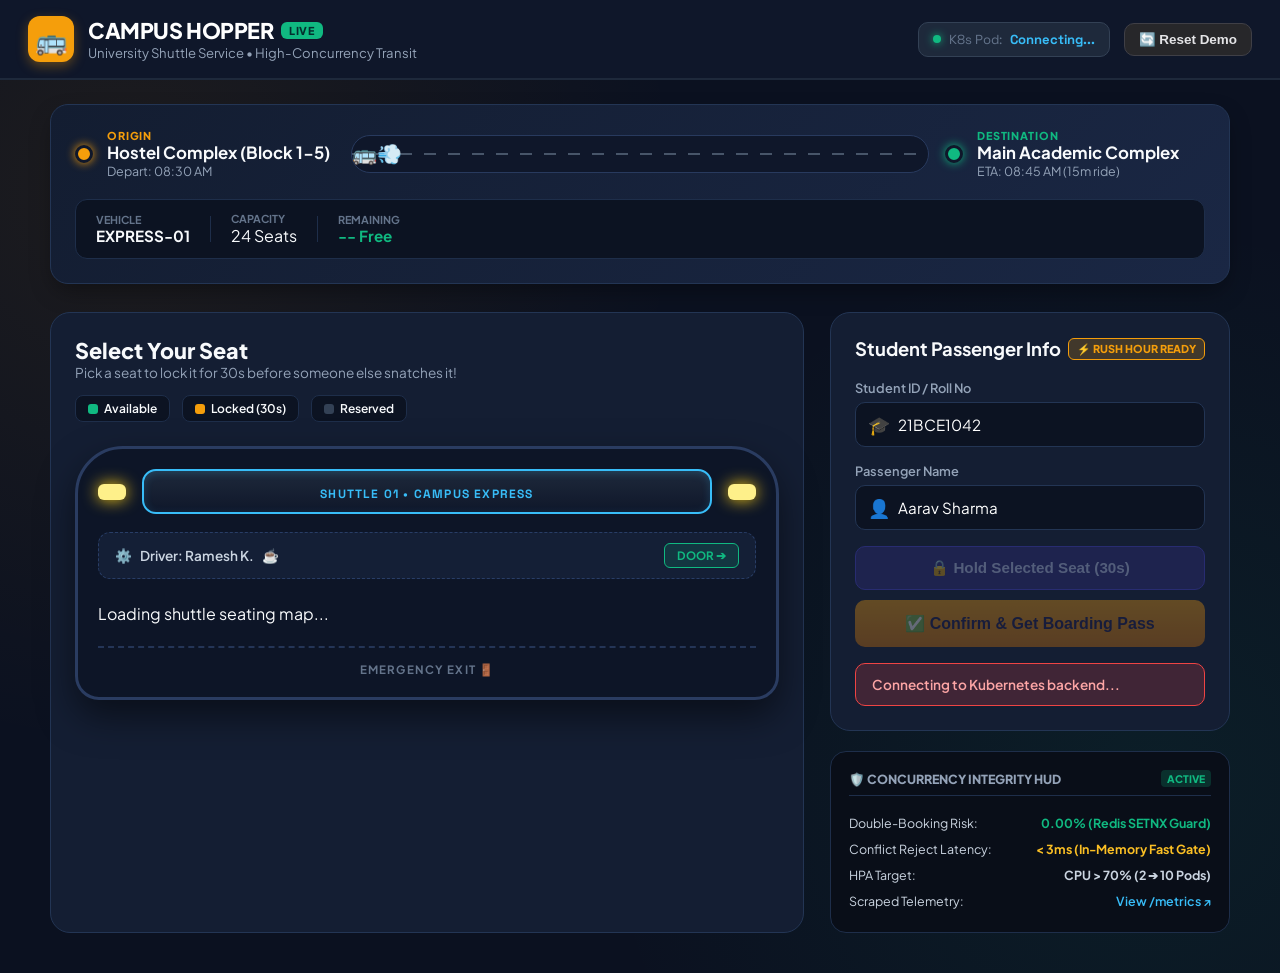
==== frontend/index.html @ 7cb8f5cf "initial" ====
<!DOCTYPE html>
<html lang="en">
<head>
  <meta charset="UTF-8">
  <meta name="viewport" content="width=device-width, initial-scale=1.0">
  <title>Campus Hopper 🚌 | Smart Shuttle Booking System</title>
  <link rel="preconnect" href="https://fonts.googleapis.com">
  <link rel="preconnect" href="https://fonts.gstatic.com" crossorigin>
  <link href="https://fonts.googleapis.com/css2?family=Plus+Jakarta+Sans:wght@400;500;600;700;800&family=Space+Grotesk:wght@500;700&display=swap" rel="stylesheet">
  <link rel="stylesheet" href="style.css">
</head>
<body>
  <!-- Top College Navigation Banner -->
  <header class="navbar">
    <div class="nav-brand">
      <div class="bus-badge-icon">
        <span class="icon-emoji">🚌</span>
      </div>
      <div>
        <div class="brand-title">CAMPUS HOPPER <span class="badge-live">LIVE</span></div>
        <div class="brand-sub">University Shuttle Service • High-Concurrency Transit</div>
      </div>
    </div>

    <div class="nav-right">
      <!-- Live Pod Tracker -->
      <div class="pod-chip" title="Kubernetes backend pod currently serving this session">
        <span class="ping-circle"></span>
        <span class="pod-chip-label">K8s Pod:</span>
        <strong id="current-pod-name" class="pod-chip-val">Connecting...</strong>
      </div>

      <!-- Quick Reset Button for Professor Demo -->
      <button id="btn-reset-demo" class="btn-reset" title="Reset all seats and locks to clean state">
        🔄 Reset Demo
      </button>
    </div>
  </header>

  <div class="content-wrapper">
    <!-- Active Route Banner with Fun Animated Path -->
    <section class="route-hero">
      <div class="route-tracker">
        <div class="stop-point start">
          <div class="stop-dot"></div>
          <div class="stop-info">
            <span class="stop-tag">ORIGIN</span>
            <strong id="route-origin">Hostel Complex (Block 1-5)</strong>
            <span class="stop-time">Depart: 08:30 AM</span>
          </div>
        </div>

        <div class="road-path">
          <div class="road-dashes"></div>
          <div class="mini-bus-runner">🚌💨</div>
        </div>

        <div class="stop-point end">
          <div class="stop-dot finish"></div>
          <div class="stop-info">
            <span class="stop-tag">DESTINATION</span>
            <strong id="route-destination">Main Academic Complex</strong>
            <span class="stop-time">ETA: 08:45 AM (15m ride)</span>
          </div>
        </div>
      </div>

      <div class="route-stats-pill">
        <div class="stat-cell">
          <span class="label">VEHICLE</span>
          <strong id="active-vehicle-no">EXPRESS-01</strong>
        </div>
        <div class="stat-divider"></div>
        <div class="stat-cell">
          <span class="label">CAPACITY</span>
          <span>24 Seats</span>
        </div>
        <div class="stat-divider"></div>
        <div class="stat-cell">
          <span class="label">REMAINING</span>
          <strong id="active-available" class="seats-left-pill">-- Free</strong>
        </div>
      </div>
    </section>

    <!-- Main Grid: Left Bus Layout, Right Student Pass -->
    <main class="main-layout">
      <!-- Interactive Shuttle Bus Interior -->
      <section class="bus-stage-card">
        <div class="card-head">
          <div>
            <h2>Select Your Seat</h2>
            <p>Pick a seat to lock it for 30s before someone else snatches it!</p>
          </div>
          <!-- Legend -->
          <div class="legend-bar">
            <span class="leg-pill free"><span class="dot"></span> Available</span>
            <span class="leg-pill held"><span class="dot"></span> Locked (30s)</span>
            <span class="leg-pill booked"><span class="dot"></span> Reserved</span>
          </div>
        </div>

        <!-- Physical Bus Schematic -->
        <div class="bus-wrapper">
          <!-- Bus Windshield & Front Bumper -->
          <div class="bus-hood">
            <div class="headlight left"></div>
            <div class="windshield-glass">
              <span class="windshield-wiper left"></span>
              <span class="windshield-wiper right"></span>
              <span class="bus-number-sign">SHUTTLE 01 • CAMPUS EXPRESS</span>
            </div>
            <div class="headlight right"></div>
          </div>

          <!-- Driver Cabin -->
          <div class="driver-bar">
            <div class="driver-station">
              <span class="steering">⚙️</span>
              <span class="driver-name">Driver: Ramesh K.</span>
              <span class="coffee-cup">☕</span>
            </div>
            <div class="bus-door">
              <span>DOOR ➔</span>
            </div>
          </div>

          <!-- Seats Grid -->
          <div class="seats-floor" id="seat-grid-container">
            <div class="seat-loading">Loading shuttle seating map...</div>
          </div>

          <!-- Rear Axle -->
          <div class="bus-rear-bumper">
            <span>EMERGENCY EXIT 🚪</span>
          </div>
        </div>
      </section>

      <!-- Right Column: Student Form & Digital Pass -->
      <aside class="sidebar">
        <!-- Booking Action Card -->
        <div class="action-card">
          <div class="action-card-header">
            <h3>Student Passenger Info</h3>
            <span class="rush-badge">⚡ RUSH HOUR READY</span>
          </div>

          <form id="booking-form">
            <div class="input-block">
              <label for="student-id">Student ID / Roll No</label>
              <div class="input-with-icon">
                <span class="input-icon">🎓</span>
                <input type="text" id="student-id" placeholder="e.g. 21BCE1042" required value="21BCE1042">
              </div>
            </div>

            <div class="input-block">
              <label for="student-name">Passenger Name</label>
              <div class="input-with-icon">
                <span class="input-icon">👤</span>
                <input type="text" id="student-name" placeholder="Your Full Name" required value="Aarav Sharma">
              </div>
            </div>

            <!-- 30-Second Lock Countdown Widget -->
            <div class="timer-widget" id="lock-status-box" style="display: none;">
              <div class="timer-top">
                <span class="timer-icon">⏳</span>
                <span>Seat <strong id="locked-seat-display">--</strong> is HELD for you!</span>
              </div>
              <div class="timer-countdown-row">
                <span class="timer-digits"><span id="lock-timer">30</span>s</span>
                <span class="timer-note">Complete booking before timer expires</span>
              </div>
              <div class="timer-track">
                <div class="timer-fill" id="timer-bar"></div>
              </div>
            </div>

            <!-- Action Buttons -->
            <div class="btn-group">
              <button type="button" id="btn-lock-seat" class="btn-hold" disabled>
                🔒 Hold Selected Seat (30s)
              </button>
              <button type="submit" id="btn-confirm-book" class="btn-book" disabled>
                ✅ Confirm & Get Boarding Pass
              </button>
            </div>
          </form>

          <!-- Notification Toast -->
          <div id="toast-message" class="toast-card" style="display: none;"></div>
        </div>

        <!-- Realistic Boarding Pass Ticket Card -->
        <div class="ticket-wrapper" id="ticket-card" style="display: none;">
          <div class="ticket-header-strip">
            <span>CAMPUS EXPRESS BOARDING PASS</span>
            <span class="confirmed-tag">CONFIRMED</span>
          </div>
          <div class="ticket-main">
            <div class="ticket-col">
              <span class="t-sub">PASSENGER</span>
              <strong id="tkt-student-name" class="t-main">--</strong>
              <span id="tkt-student-id" class="t-id">--</span>
            </div>
            <div class="ticket-col seat-badge-col">
              <span class="t-sub">SEAT</span>
              <strong id="tkt-seat-no" class="seat-huge">--</strong>
            </div>
          </div>
          <div class="ticket-divider">
            <span class="notch-left"></span>
            <span class="dashed-line"></span>
            <span class="notch-right"></span>
          </div>
          <div class="ticket-footer">
            <div>
              <span class="t-sub">BOOKING REF</span>
              <span id="tkt-ref-code" class="ref-mono">TKT-XXXXXX</span>
            </div>
            <div class="barcode-fake">|||| | | ||| |||| | ||| |||</div>
          </div>
        </div>

        <!-- Live DevOps HUD (Viva & Evaluation Demo) -->
        <div class="devops-hud">
          <div class="hud-title">
            <span>🛡️ CONCURRENCY INTEGRITY HUD</span>
            <span class="hud-badge">ACTIVE</span>
          </div>
          <div class="hud-item">
            <span>Double-Booking Risk:</span>
            <strong class="hud-green">0.00% (Redis SETNX Guard)</strong>
          </div>
          <div class="hud-item">
            <span>Conflict Reject Latency:</span>
            <strong class="hud-accent">&lt; 3ms (In-Memory Fast Gate)</strong>
          </div>
          <div class="hud-item">
            <span>HPA Target:</span>
            <strong>CPU &gt; 70% (2 ➔ 10 Pods)</strong>
          </div>
          <div class="hud-item">
            <span>Scraped Telemetry:</span>
            <a href="http://localhost:8000/metrics" target="_blank" class="hud-link">View /metrics ↗</a>
          </div>
        </div>
      </aside>
    </main>
  </div>

  <script src="app.js"></script>
</body>
</html>
---- frontend/style.css ----
:root {
  --bg-page: #0b1120;
  --bg-card: #141e33;
  --bg-card-border: #233554;
  --bus-yellow: #f59e0b;
  --bus-yellow-light: #fbbf24;
  --transit-green: #10b981;
  --transit-green-bg: #064e3b;
  --alert-red: #ef4444;
  --electric-blue: #3b82f6;
  --text-main: #f8fafc;
  --text-muted: #94a3b8;
  --text-dim: #64748b;
  --font-main: 'Plus Jakarta Sans', -apple-system, sans-serif;
  --font-mono: 'Space Grotesk', monospace;
}

* {
  box-sizing: border-box;
  margin: 0;
  padding: 0;
}

body {
  font-family: var(--font-main);
  background-color: var(--bg-page);
  color: var(--text-main);
  min-height: 100vh;
  padding-bottom: 40px;
  background-image: 
    radial-gradient(circle at 10% 20%, rgba(245, 158, 11, 0.08) 0%, transparent 40%),
    radial-gradient(circle at 90% 80%, rgba(16, 185, 129, 0.08) 0%, transparent 40%);
}

.content-wrapper {
  max-width: 1220px;
  margin: 0 auto;
  padding: 0 20px;
}

/* Navbar */
.navbar {
  display: flex;
  justify-content: space-between;
  align-items: center;
  padding: 16px 28px;
  background: #0f172a;
  border-bottom: 2px solid #1e293b;
  margin-bottom: 24px;
}

.nav-brand {
  display: flex;
  align-items: center;
  gap: 14px;
}

.bus-badge-icon {
  width: 46px;
  height: 46px;
  background: var(--bus-yellow);
  border-radius: 12px;
  display: flex;
  align-items: center;
  justify-content: center;
  font-size: 26px;
  box-shadow: 0 4px 12px rgba(245, 158, 11, 0.35);
}

.brand-title {
  font-size: 1.35rem;
  font-weight: 800;
  letter-spacing: -0.02em;
  color: #fff;
  display: flex;
  align-items: center;
  gap: 8px;
}

.badge-live {
  background: var(--transit-green);
  color: #042f2e;
  font-size: 0.68rem;
  font-weight: 800;
  padding: 2px 8px;
  border-radius: 6px;
  letter-spacing: 0.05em;
  animation: pulse-dot 1.5s infinite;
}

.brand-sub {
  font-size: 0.82rem;
  color: var(--text-muted);
}

.nav-right {
  display: flex;
  align-items: center;
  gap: 14px;
}

.pod-chip {
  display: flex;
  align-items: center;
  gap: 8px;
  background: #1e293b;
  padding: 8px 14px;
  border-radius: 10px;
  border: 1px solid #334155;
  font-size: 0.82rem;
  font-family: var(--font-mono);
}

.ping-circle {
  width: 8px;
  height: 8px;
  background: var(--transit-green);
  border-radius: 50%;
  box-shadow: 0 0 8px var(--transit-green);
}

.pod-chip-label {
  color: var(--text-dim);
}

.pod-chip-val {
  color: #38bdf8;
}

.btn-reset {
  background: #27272a;
  color: #e4e4e7;
  border: 1px solid #3f3f46;
  padding: 8px 14px;
  border-radius: 10px;
  font-size: 0.84rem;
  font-weight: 600;
  cursor: pointer;
  transition: all 0.2s;
}

.btn-reset:hover {
  background: #3f3f46;
  color: #fff;
}

/* Route Hero Banner */
.route-hero {
  background: linear-gradient(135deg, #131d31 0%, #1a2744 100%);
  border: 1px solid #233554;
  border-radius: 18px;
  padding: 24px;
  margin-bottom: 28px;
  box-shadow: 0 10px 25px -5px rgba(0, 0, 0, 0.4);
}

.route-tracker {
  display: grid;
  grid-template-columns: 260px 1fr 260px;
  align-items: center;
  gap: 16px;
  margin-bottom: 20px;
}

@media (max-width: 900px) {
  .route-tracker {
    grid-template-columns: 1fr;
    gap: 20px;
  }
  .road-path {
    display: none;
  }
}

.stop-point {
  display: flex;
  align-items: center;
  gap: 14px;
}

.stop-dot {
  width: 18px;
  height: 18px;
  background: var(--bus-yellow);
  border-radius: 50%;
  border: 3px solid #0f172a;
  box-shadow: 0 0 10px var(--bus-yellow);
}

.stop-dot.finish {
  background: var(--transit-green);
  box-shadow: 0 0 10px var(--transit-green);
}

.stop-info {
  display: flex;
  flex-direction: column;
}

.stop-tag {
  font-size: 0.68rem;
  font-weight: 800;
  color: var(--bus-yellow);
  letter-spacing: 0.08em;
}

.stop-point.end .stop-tag {
  color: var(--transit-green);
}

.stop-info strong {
  font-size: 1.05rem;
  font-weight: 700;
}

.stop-time {
  font-size: 0.78rem;
  color: var(--text-muted);
}

/* Animated Road Path */
.road-path {
  position: relative;
  height: 38px;
  background: #0f172a;
  border-radius: 9999px;
  border: 1px solid #283a5e;
  overflow: hidden;
  display: flex;
  align-items: center;
}

.road-dashes {
  width: 100%;
  height: 2px;
  background: repeating-linear-gradient(90deg, #475569 0px, #475569 12px, transparent 12px, transparent 24px);
}

.mini-bus-runner {
  position: absolute;
  font-size: 20px;
  top: 4px;
  animation: driveBus 8s linear infinite;
}

@keyframes driveBus {
  0% { left: 5%; transform: scaleX(1); }
  48% { left: 88%; transform: scaleX(1); }
  50% { left: 88%; transform: scaleX(-1); }
  98% { left: 5%; transform: scaleX(-1); }
  100% { left: 5%; transform: scaleX(1); }
}

/* Route Stats Pill */
.route-stats-pill {
  display: flex;
  align-items: center;
  background: #0c1322;
  border: 1px solid #1e2e4a;
  border-radius: 12px;
  padding: 12px 20px;
  gap: 20px;
}

.stat-cell {
  display: flex;
  flex-direction: column;
}

.stat-cell .label {
  font-size: 0.68rem;
  color: var(--text-dim);
  font-weight: 700;
}

.stat-cell strong {
  font-size: 0.95rem;
}

.stat-divider {
  width: 1px;
  height: 26px;
  background: #1e2e4a;
}

.seats-left-pill {
  color: var(--transit-green);
  font-size: 1.05rem;
}

/* Main Layout Grid */
.main-layout {
  display: grid;
  grid-template-columns: 1fr 400px;
  gap: 26px;
}

@media (max-width: 980px) {
  .main-layout {
    grid-template-columns: 1fr;
  }
}

/* Bus Stage Card */
.bus-stage-card {
  background: var(--bg-card);
  border: 1px solid var(--bg-card-border);
  border-radius: 20px;
  padding: 24px;
}

.card-head {
  display: flex;
  justify-content: space-between;
  align-items: flex-start;
  margin-bottom: 24px;
  flex-wrap: wrap;
  gap: 14px;
}

.card-head h2 {
  font-size: 1.35rem;
  font-weight: 800;
}

.card-head p {
  font-size: 0.85rem;
  color: var(--text-muted);
}

.legend-bar {
  display: flex;
  gap: 12px;
}

.leg-pill {
  display: flex;
  align-items: center;
  gap: 6px;
  background: #0c1322;
  border: 1px solid #1e2e4a;
  padding: 5px 12px;
  border-radius: 8px;
  font-size: 0.75rem;
  font-weight: 600;
}

.leg-pill .dot {
  width: 10px;
  height: 10px;
  border-radius: 3px;
}
.leg-pill.free .dot { background: var(--transit-green); }
.leg-pill.held .dot { background: var(--bus-yellow); }
.leg-pill.booked .dot { background: #334155; }

/* The Physical Bus Container */
.bus-wrapper {
  background: #0d1527;
  border: 3px solid #2a3c61;
  border-radius: 48px 48px 24px 24px;
  padding: 20px;
  position: relative;
  box-shadow: 0 16px 36px rgba(0, 0, 0, 0.5);
}

/* Front Hood & Headlights */
.bus-hood {
  display: flex;
  align-items: center;
  justify-content: space-between;
  margin-bottom: 18px;
}

.headlight {
  width: 28px;
  height: 16px;
  background: #fef08a;
  border-radius: 6px;
  box-shadow: 0 0 16px #facc15;
}

.windshield-glass {
  flex: 1;
  margin: 0 16px;
  background: linear-gradient(180deg, #1e293b 0%, #0f172a 100%);
  border: 2px solid #38bdf8;
  border-radius: 14px;
  padding: 10px 14px;
  text-align: center;
  position: relative;
  box-shadow: inset 0 2px 8px rgba(56, 189, 248, 0.2);
}

.bus-number-sign {
  font-size: 0.75rem;
  font-family: var(--font-mono);
  font-weight: 700;
  color: #38bdf8;
  letter-spacing: 0.1em;
}

/* Driver Area */
.driver-bar {
  display: flex;
  justify-content: space-between;
  align-items: center;
  background: #141f36;
  border: 1px dashed #283d66;
  border-radius: 12px;
  padding: 10px 16px;
  margin-bottom: 24px;
}

.driver-station {
  display: flex;
  align-items: center;
  gap: 8px;
  font-size: 0.85rem;
  color: #cbd5e1;
  font-weight: 600;
}

.bus-door {
  background: rgba(16, 185, 129, 0.15);
  color: var(--transit-green);
  border: 1px solid var(--transit-green);
  padding: 4px 12px;
  border-radius: 6px;
  font-size: 0.72rem;
  font-weight: 700;
}

/* Seats Floor & Grid */
.seats-floor {
  display: flex;
  flex-direction: column;
  gap: 14px;
}

.seat-row {
  display: grid;
  grid-template-columns: 1fr 1fr 50px 1fr 1fr;
  gap: 10px;
  align-items: center;
}

.aisle-space {
  text-align: center;
  font-size: 0.72rem;
  color: #475569;
  font-family: var(--font-mono);
}

/* 3D Seat Styling */
.seat-button {
  background: linear-gradient(180deg, #065f46 0%, #047857 100%);
  border: 2px solid var(--transit-green);
  color: #ecfdf5;
  border-radius: 10px;
  padding: 12px 6px;
  cursor: pointer;
  display: flex;
  flex-direction: column;
  align-items: center;
  justify-content: center;
  gap: 2px;
  font-weight: 700;
  box-shadow: 0 4px 0 #064e3b;
  transition: all 0.15s cubic-bezier(0.4, 0, 0.2, 1);
  user-select: none;
}

.seat-button:hover:not(.booked):not(.locked) {
  transform: translateY(-2px);
  box-shadow: 0 6px 0 #064e3b, 0 8px 16px rgba(16, 185, 129, 0.35);
  background: #059669;
}

.seat-button:active:not(.booked):not(.locked) {
  transform: translateY(2px);
  box-shadow: 0 2px 0 #064e3b;
}

.seat-button.selected {
  background: linear-gradient(180deg, #d97706 0%, var(--bus-yellow) 100%);
  border-color: #fef08a;
  color: #1e1b4b;
  box-shadow: 0 4px 0 #b45309, 0 0 18px rgba(245, 158, 11, 0.6);
  transform: translateY(-3px) scale(1.05);
  animation: seatBounce 0.4s ease;
}

.seat-button.locked {
  background: repeating-linear-gradient(45deg, #78350f, #78350f 10px, #451a03 10px, #451a03 20px);
  border-color: var(--bus-yellow);
  color: #fef08a;
  box-shadow: none;
  cursor: not-allowed;
  animation: pulse-locked 1.5s infinite;
}

.seat-button.booked {
  background: #1e293b;
  border-color: #334155;
  color: #64748b;
  box-shadow: none;
  cursor: not-allowed;
  opacity: 0.6;
}

.seat-btn-no {
  font-size: 0.95rem;
  font-family: var(--font-mono);
}

.seat-btn-tag {
  font-size: 0.62rem;
  font-weight: 700;
  text-transform: uppercase;
}

.bus-rear-bumper {
  text-align: center;
  margin-top: 22px;
  padding-top: 14px;
  border-top: 2px dashed #243557;
  font-size: 0.72rem;
  color: #64748b;
  font-weight: 700;
  letter-spacing: 0.1em;
}

/* Sidebar & Action Card */
.sidebar {
  display: flex;
  flex-direction: column;
  gap: 20px;
}

.action-card {
  background: var(--bg-card);
  border: 1px solid var(--bg-card-border);
  border-radius: 20px;
  padding: 24px;
}

.action-card-header {
  display: flex;
  justify-content: space-between;
  align-items: center;
  margin-bottom: 20px;
}

.action-card-header h3 {
  font-size: 1.15rem;
  font-weight: 700;
}

.rush-badge {
  background: rgba(245, 158, 11, 0.2);
  color: var(--bus-yellow);
  border: 1px solid var(--bus-yellow);
  padding: 3px 8px;
  border-radius: 6px;
  font-size: 0.68rem;
  font-weight: 800;
}

.input-block {
  margin-bottom: 16px;
}

.input-block label {
  display: block;
  font-size: 0.8rem;
  font-weight: 600;
  color: var(--text-muted);
  margin-bottom: 6px;
}

.input-with-icon {
  display: flex;
  align-items: center;
  background: #0c1322;
  border: 1.5px solid #233554;
  border-radius: 10px;
  padding: 4px 12px;
  transition: border-color 0.2s;
}

.input-with-icon:focus-within {
  border-color: var(--bus-yellow);
}

.input-icon {
  font-size: 18px;
  margin-right: 8px;
}

.input-with-icon input {
  width: 100%;
  background: transparent;
  border: none;
  outline: none;
  color: #fff;
  font-size: 0.95rem;
  font-family: var(--font-main);
  padding: 8px 0;
}

/* 30-Second Lock Timer Widget */
.timer-widget {
  background: #271a06;
  border: 1.5px solid var(--bus-yellow);
  border-radius: 12px;
  padding: 14px;
  margin-bottom: 18px;
  animation: slideDown 0.3s ease;
}

.timer-top {
  display: flex;
  align-items: center;
  gap: 8px;
  font-size: 0.88rem;
  color: #fef08a;
  margin-bottom: 6px;
}

.timer-countdown-row {
  display: flex;
  justify-content: space-between;
  align-items: baseline;
  margin-bottom: 8px;
}

.timer-digits {
  font-size: 1.6rem;
  font-weight: 800;
  color: var(--bus-yellow-light);
  font-family: var(--font-mono);
}

.timer-note {
  font-size: 0.72rem;
  color: #fde68a;
}

.timer-track {
  width: 100%;
  height: 8px;
  background: #451a03;
  border-radius: 9999px;
  overflow: hidden;
}

.timer-fill {
  width: 100%;
  height: 100%;
  background: var(--bus-yellow);
  transition: width 1s linear;
}

/* Buttons */
.btn-group {
  display: flex;
  flex-direction: column;
  gap: 10px;
}

.btn-hold {
  width: 100%;
  background: #312e81;
  color: #c7d2fe;
  border: 1px solid #4f46e5;
  padding: 12px;
  border-radius: 10px;
  font-weight: 700;
  font-size: 0.95rem;
  cursor: pointer;
  transition: all 0.2s;
}

.btn-hold:hover:not(:disabled) {
  background: #3730a3;
  color: #fff;
}

.btn-book {
  width: 100%;
  background: linear-gradient(180deg, #f59e0b 0%, #d97706 100%);
  color: #1e1b4b;
  border: none;
  padding: 14px;
  border-radius: 10px;
  font-weight: 800;
  font-size: 1rem;
  cursor: pointer;
  box-shadow: 0 4px 14px rgba(245, 158, 11, 0.4);
  transition: all 0.2s;
}

.btn-book:hover:not(:disabled) {
  transform: translateY(-2px);
  box-shadow: 0 6px 20px rgba(245, 158, 11, 0.5);
}

button:disabled {
  opacity: 0.35;
  cursor: not-allowed;
  transform: none !important;
  box-shadow: none !important;
}

/* Toast Card */
.toast-card {
  margin-top: 16px;
  padding: 12px 16px;
  border-radius: 10px;
  font-size: 0.85rem;
  font-weight: 600;
  animation: popIn 0.25s ease;
}
.toast-success {
  background: rgba(16, 185, 129, 0.2);
  border: 1px solid var(--transit-green);
  color: #a7f3d0;
}
.toast-error {
  background: rgba(239, 68, 68, 0.2);
  border: 1px solid var(--alert-red);
  color: #fca5a5;
}

/* Boarding Pass Ticket Wrapper */
.ticket-wrapper {
  background: #fff;
  color: #0f172a;
  border-radius: 16px;
  overflow: hidden;
  box-shadow: 0 10px 30px rgba(0, 0, 0, 0.5);
  animation: popIn 0.4s ease;
}

.ticket-header-strip {
  background: var(--bus-yellow);
  color: #0f172a;
  padding: 10px 18px;
  display: flex;
  justify-content: space-between;
  align-items: center;
  font-weight: 800;
  font-size: 0.75rem;
  letter-spacing: 0.05em;
}

.confirmed-tag {
  background: #0f172a;
  color: #fff;
  padding: 2px 6px;
  border-radius: 4px;
}

.ticket-main {
  padding: 18px;
  display: flex;
  justify-content: space-between;
  align-items: center;
}

.t-sub {
  display: block;
  font-size: 0.65rem;
  font-weight: 800;
  color: #64748b;
  letter-spacing: 0.05em;
}

.t-main {
  font-size: 1.1rem;
  font-weight: 800;
}

.t-id {
  display: block;
  font-size: 0.8rem;
  color: #64748b;
  font-family: var(--font-mono);
}

.seat-huge {
  font-size: 2.2rem;
  font-weight: 900;
  color: #0f172a;
  font-family: var(--font-mono);
}

.ticket-divider {
  position: relative;
  display: flex;
  align-items: center;
  height: 20px;
}

.notch-left, .notch-right {
  width: 20px;
  height: 20px;
  background: var(--bg-card);
  border-radius: 50%;
  position: absolute;
}
.notch-left { left: -10px; }
.notch-right { right: -10px; }

.dashed-line {
  width: 100%;
  border-top: 2px dashed #cbd5e1;
}

.ticket-footer {
  padding: 14px 18px;
  background: #f8fafc;
  display: flex;
  justify-content: space-between;
  align-items: center;
}

.ref-mono {
  font-family: var(--font-mono);
  font-weight: 700;
  color: #2563eb;
  font-size: 0.9rem;
}

.barcode-fake {
  font-family: var(--font-mono);
  font-size: 14px;
  letter-spacing: 2px;
  color: #0f172a;
}

/* DevOps HUD Card */
.devops-hud {
  background: #090e18;
  border: 1px solid #1e2e4a;
  border-radius: 16px;
  padding: 18px;
}

.hud-title {
  display: flex;
  justify-content: space-between;
  align-items: center;
  font-size: 0.78rem;
  font-weight: 800;
  color: #94a3b8;
  margin-bottom: 14px;
  padding-bottom: 8px;
  border-bottom: 1px solid #1e2e4a;
}

.hud-badge {
  background: rgba(16, 185, 129, 0.2);
  color: var(--transit-green);
  padding: 2px 6px;
  border-radius: 4px;
  font-size: 0.65rem;
}

.hud-item {
  display: flex;
  justify-content: space-between;
  font-size: 0.78rem;
  padding: 5px 0;
  color: #cbd5e1;
}

.hud-green { color: var(--transit-green); }
.hud-accent { color: var(--bus-yellow-light); }
.hud-link { color: #38bdf8; text-decoration: none; font-weight: 600; }
.hud-link:hover { text-decoration: underline; }

@keyframes pulse-dot {
  0%, 100% { opacity: 1; transform: scale(1); }
  50% { opacity: 0.6; transform: scale(0.95); }
}

@keyframes pulse-locked {
  0%, 100% { border-color: var(--bus-yellow); }
  50% { border-color: #fbbf24; box-shadow: 0 0 12px rgba(245, 158, 11, 0.4); }
}

@keyframes seatBounce {
  0% { transform: scale(0.85); }
  50% { transform: scale(1.12); }
  100% { transform: scale(1.05); }
}

@keyframes popIn {
  from { opacity: 0; transform: scale(0.95); }
  to { opacity: 1; transform: scale(1); }
}

@keyframes slideDown {
  from { opacity: 0; transform: translateY(-8px); }
  to { opacity: 1; transform: translateY(0); }
}
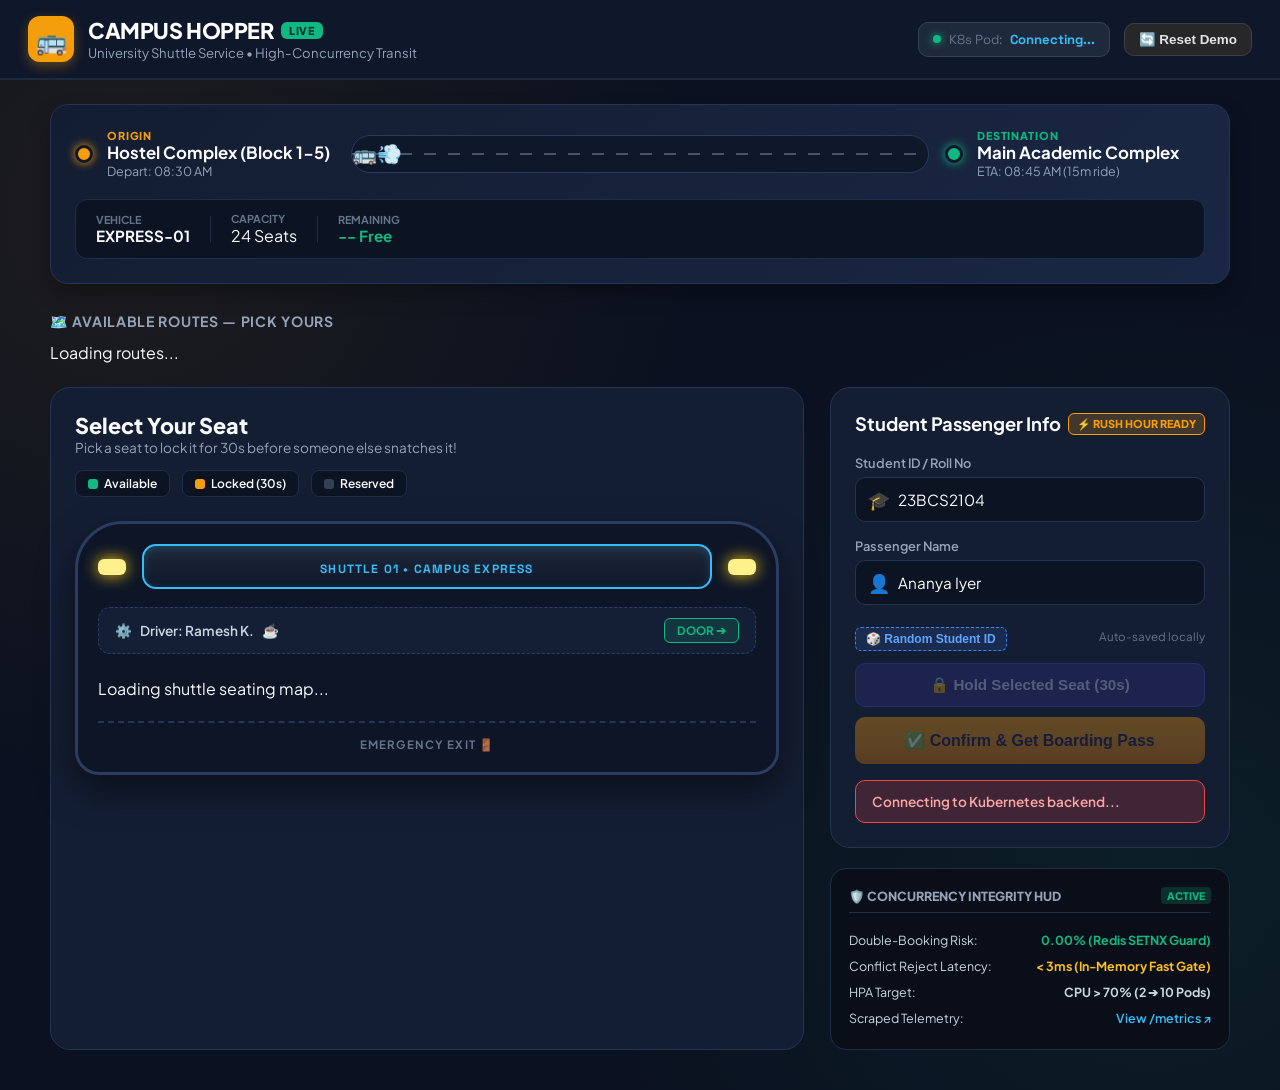
==== commit 74594e2a: "feat: add dynamic route switcher, student profile generator & expanded campus routes" ====
--- a/frontend/index.html
+++ b/frontend/index.html
@@ -46,7 +46,7 @@
           <div class="stop-info">
             <span class="stop-tag">ORIGIN</span>
             <strong id="route-origin">Hostel Complex (Block 1-5)</strong>
-            <span class="stop-time">Depart: 08:30 AM</span>
+            <span class="stop-time" id="route-depart-time">Depart: 08:30 AM</span>
           </div>
         </div>
 
@@ -80,6 +80,14 @@
           <span class="label">REMAINING</span>
           <strong id="active-available" class="seats-left-pill">-- Free</strong>
         </div>
+      </div>
+    </section>
+
+    <!-- Route Selector Bar -->
+    <section class="route-selector-bar">
+      <div class="route-selector-label">🗺️ Available Routes — Pick yours</div>
+      <div class="route-cards-scroll" id="route-cards-container">
+        <div class="route-card-loading">Loading routes...</div>
       </div>
     </section>
 
@@ -151,7 +159,7 @@
               <label for="student-id">Student ID / Roll No</label>
               <div class="input-with-icon">
                 <span class="input-icon">🎓</span>
-                <input type="text" id="student-id" placeholder="e.g. 21BCE1042" required value="21BCE1042">
+                <input type="text" id="student-id" placeholder="e.g. 21BCE1042" required>
               </div>
             </div>
 
@@ -159,8 +167,15 @@
               <label for="student-name">Passenger Name</label>
               <div class="input-with-icon">
                 <span class="input-icon">👤</span>
-                <input type="text" id="student-name" placeholder="Your Full Name" required value="Aarav Sharma">
-              </div>
+                <input type="text" id="student-name" placeholder="Your Full Name" required>
+              </div>
+            </div>
+
+            <div style="margin-bottom: 12px; display: flex; justify-content: space-between; align-items: center;">
+              <button type="button" id="btn-quick-random-student" class="quick-fill-btn" title="Generate realistic student details for testing">
+                🎲 Random Student ID
+              </button>
+              <span style="font-size: 0.72rem; color: var(--text-dim);">Auto-saved locally</span>
             </div>
 
             <!-- 30-Second Lock Countdown Widget -->
@@ -244,7 +259,7 @@
           </div>
           <div class="hud-item">
             <span>Scraped Telemetry:</span>
-            <a href="http://localhost:8000/metrics" target="_blank" class="hud-link">View /metrics ↗</a>
+            <a href="/metrics" target="_blank" class="hud-link">View /metrics ↗</a>
           </div>
         </div>
       </aside>
--- a/frontend/style.css
+++ b/frontend/style.css
@@ -881,6 +881,114 @@
 .hud-link { color: #38bdf8; text-decoration: none; font-weight: 600; }
 .hud-link:hover { text-decoration: underline; }
 
+/* Route Selector Bar */
+.route-selector-bar {
+  margin-bottom: 24px;
+}
+
+.route-selector-label {
+  font-size: 0.88rem;
+  font-weight: 700;
+  text-transform: uppercase;
+  letter-spacing: 0.05em;
+  color: var(--text-muted);
+  margin-bottom: 12px;
+  display: flex;
+  align-items: center;
+  gap: 8px;
+}
+
+.route-cards-scroll {
+  display: grid;
+  grid-template-columns: repeat(auto-fit, minmax(260px, 1fr));
+  gap: 14px;
+}
+
+.route-card-item {
+  background: var(--bg-card);
+  border: 1.5px solid var(--bg-card-border);
+  border-radius: 12px;
+  padding: 14px 16px;
+  cursor: pointer;
+  transition: all 0.2s ease;
+  position: relative;
+  display: flex;
+  flex-direction: column;
+  gap: 6px;
+}
+
+.route-card-item:hover {
+  border-color: var(--bus-yellow);
+  transform: translateY(-2px);
+  background: #18253f;
+}
+
+.route-card-item.active {
+  border-color: var(--bus-yellow);
+  background: #1a2845;
+  box-shadow: 0 4px 16px rgba(245, 158, 11, 0.2);
+}
+
+.route-card-top {
+  display: flex;
+  justify-content: space-between;
+  align-items: center;
+}
+
+.route-card-time {
+  font-size: 0.76rem;
+  font-weight: 700;
+  color: var(--bus-yellow);
+  background: rgba(245, 158, 11, 0.15);
+  padding: 2px 8px;
+  border-radius: 6px;
+}
+
+.route-card-badge {
+  font-size: 0.68rem;
+  font-weight: 700;
+  color: var(--transit-green);
+  text-transform: uppercase;
+}
+
+.route-card-title {
+  font-size: 0.92rem;
+  font-weight: 700;
+  color: #fff;
+  white-space: nowrap;
+  overflow: hidden;
+  text-overflow: ellipsis;
+}
+
+.route-card-sub {
+  font-size: 0.78rem;
+  color: var(--text-muted);
+  display: flex;
+  align-items: center;
+  gap: 4px;
+}
+
+.quick-fill-btn {
+  background: rgba(59, 130, 246, 0.15);
+  color: #60a5fa;
+  border: 1px dashed #3b82f6;
+  font-size: 0.75rem;
+  font-weight: 600;
+  padding: 4px 10px;
+  border-radius: 6px;
+  cursor: pointer;
+  transition: all 0.2s ease;
+  margin-top: 6px;
+  display: inline-flex;
+  align-items: center;
+  gap: 5px;
+}
+
+.quick-fill-btn:hover {
+  background: rgba(59, 130, 246, 0.25);
+  color: #93c5fd;
+}
+
 @keyframes pulse-dot {
   0%, 100% { opacity: 1; transform: scale(1); }
   50% { opacity: 0.6; transform: scale(0.95); }
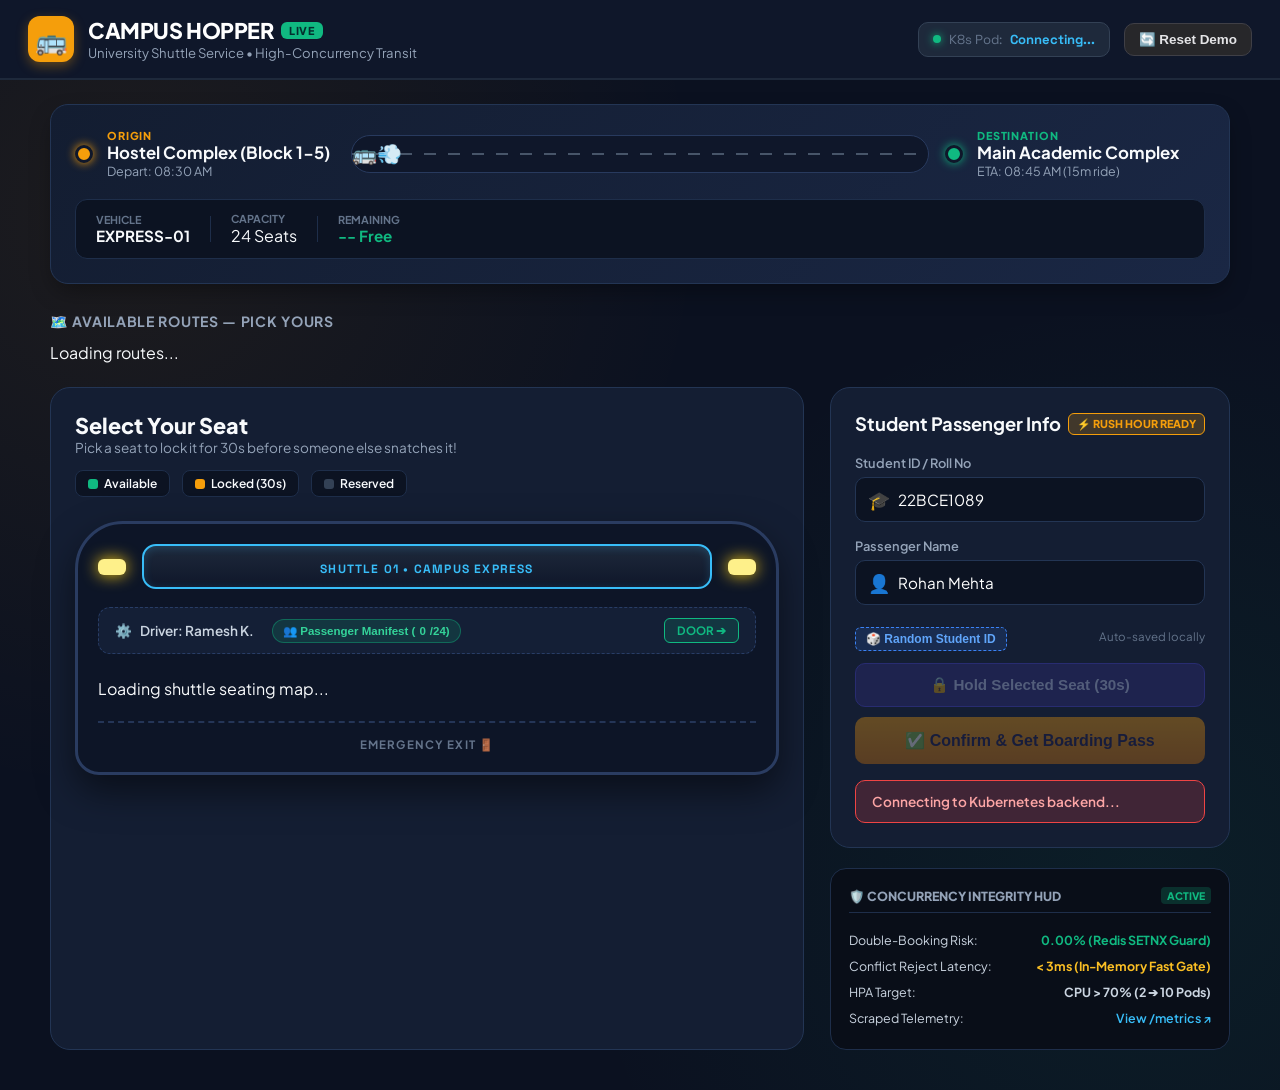
==== commit 27a4457e: "feat: add waitlist autoscaling (cloud elasticity), scannable QR ticket & live passenger manifest" ====
--- a/frontend/index.html
+++ b/frontend/index.html
@@ -126,7 +126,9 @@
             <div class="driver-station">
               <span class="steering">⚙️</span>
               <span class="driver-name">Driver: Ramesh K.</span>
-              <span class="coffee-cup">☕</span>
+              <button type="button" id="btn-view-passengers" class="btn-manifest-pill" title="View live passenger list for this shuttle">
+                👥 Passenger Manifest (<span id="manifest-count">0</span>/24)
+              </button>
             </div>
             <div class="bus-door">
               <span>DOOR ➔</span>
@@ -234,8 +236,11 @@
             <div>
               <span class="t-sub">BOOKING REF</span>
               <span id="tkt-ref-code" class="ref-mono">TKT-XXXXXX</span>
-            </div>
-            <div class="barcode-fake">|||| | | ||| |||| | ||| |||</div>
+              <div style="font-size: 0.68rem; color: #64748b; margin-top: 2px;">Scan QR with phone to verify pass</div>
+            </div>
+            <div id="tkt-qr-box">
+              <img id="tkt-qr-img" src="" alt="Ticket QR" style="width: 58px; height: 58px; border-radius: 6px; background: #fff; padding: 2px; box-shadow: 0 2px 8px rgba(0,0,0,0.3);">
+            </div>
           </div>
         </div>
 
@@ -266,6 +271,22 @@
     </main>
   </div>
 
+  <!-- Passenger Manifest Modal -->
+  <div id="manifest-modal" class="modal-overlay" style="display: none;">
+    <div class="modal-card">
+      <div class="modal-header">
+        <div>
+          <h3>👥 Live Passenger Manifest</h3>
+          <p id="manifest-sub">Real-time database bookings for this shuttle</p>
+        </div>
+        <button type="button" id="btn-close-manifest" class="modal-close">&times;</button>
+      </div>
+      <div class="manifest-body" id="manifest-list">
+        <div style="text-align: center; color: var(--text-muted); padding: 20px;">Loading passenger roster...</div>
+      </div>
+    </div>
+  </div>
+
   <script src="app.js"></script>
 </body>
 </html>
--- a/frontend/style.css
+++ b/frontend/style.css
@@ -989,6 +989,165 @@
   color: #93c5fd;
 }
 
+/* Manifest Pill in Driver Bar */
+.btn-manifest-pill {
+  background: rgba(16, 185, 129, 0.15);
+  border: 1px solid rgba(16, 185, 129, 0.4);
+  color: #34d399;
+  font-size: 0.72rem;
+  font-weight: 700;
+  padding: 4px 10px;
+  border-radius: 20px;
+  cursor: pointer;
+  margin-left: 10px;
+  transition: all 0.2s ease;
+  display: inline-flex;
+  align-items: center;
+  gap: 4px;
+}
+
+.btn-manifest-pill:hover {
+  background: rgba(16, 185, 129, 0.28);
+  border-color: #10b981;
+  transform: translateY(-1px);
+}
+
+/* Modal Overlay & Manifest Card */
+.modal-overlay {
+  position: fixed;
+  inset: 0;
+  background: rgba(0, 0, 0, 0.75);
+  backdrop-filter: blur(4px);
+  z-index: 999;
+  display: flex;
+  align-items: center;
+  justify-content: center;
+  padding: 20px;
+  animation: popIn 0.2s ease;
+}
+
+.modal-card {
+  background: var(--bg-card);
+  border: 1.5px solid var(--bg-card-border);
+  border-radius: 16px;
+  width: 100%;
+  max-width: 540px;
+  max-height: 85vh;
+  display: flex;
+  flex-direction: column;
+  box-shadow: 0 20px 40px rgba(0, 0, 0, 0.5);
+  overflow: hidden;
+}
+
+.modal-header {
+  padding: 18px 24px;
+  background: #0f172a;
+  border-bottom: 1px solid var(--bg-card-border);
+  display: flex;
+  justify-content: space-between;
+  align-items: center;
+}
+
+.modal-header h3 {
+  font-size: 1.15rem;
+  color: #fff;
+  font-weight: 800;
+}
+
+#manifest-sub {
+  font-size: 0.8rem;
+  color: var(--text-muted);
+  margin-top: 2px;
+}
+
+.modal-close {
+  background: none;
+  border: none;
+  color: var(--text-muted);
+  font-size: 1.6rem;
+  line-height: 1;
+  cursor: pointer;
+  transition: color 0.2s ease;
+}
+
+.modal-close:hover {
+  color: #fff;
+}
+
+.manifest-body {
+  padding: 16px 20px;
+  overflow-y: auto;
+  display: flex;
+  flex-direction: column;
+  gap: 10px;
+}
+
+.manifest-row {
+  background: rgba(15, 23, 42, 0.6);
+  border: 1px solid rgba(255, 255, 255, 0.08);
+  border-radius: 10px;
+  padding: 10px 14px;
+  display: flex;
+  justify-content: space-between;
+  align-items: center;
+}
+
+.manifest-seat-badge {
+  background: var(--bus-yellow);
+  color: #000;
+  font-weight: 800;
+  font-size: 0.82rem;
+  padding: 4px 8px;
+  border-radius: 6px;
+  min-width: 38px;
+  text-align: center;
+}
+
+.manifest-student-info {
+  flex: 1;
+  margin-left: 14px;
+}
+
+.manifest-student-name {
+  font-size: 0.92rem;
+  font-weight: 700;
+  color: #fff;
+}
+
+.manifest-student-id {
+  font-size: 0.76rem;
+  color: var(--text-muted);
+}
+
+.manifest-time {
+  font-size: 0.72rem;
+  color: var(--text-dim);
+  font-family: var(--font-mono);
+}
+
+/* Waitlist Action Button */
+.btn-waitlist {
+  background: linear-gradient(135deg, #f59e0b, #d97706);
+  color: #000;
+  font-weight: 800;
+  font-size: 0.92rem;
+  padding: 10px 20px;
+  border-radius: 8px;
+  border: none;
+  cursor: pointer;
+  margin-top: 12px;
+  display: inline-flex;
+  align-items: center;
+  gap: 8px;
+  box-shadow: 0 4px 12px rgba(245, 158, 11, 0.3);
+  transition: all 0.2s ease;
+}
+
+.btn-waitlist:hover {
+  transform: translateY(-2px);
+  box-shadow: 0 6px 16px rgba(245, 158, 11, 0.4);
+}
+
 @keyframes pulse-dot {
   0%, 100% { opacity: 1; transform: scale(1); }
   50% { opacity: 0.6; transform: scale(0.95); }
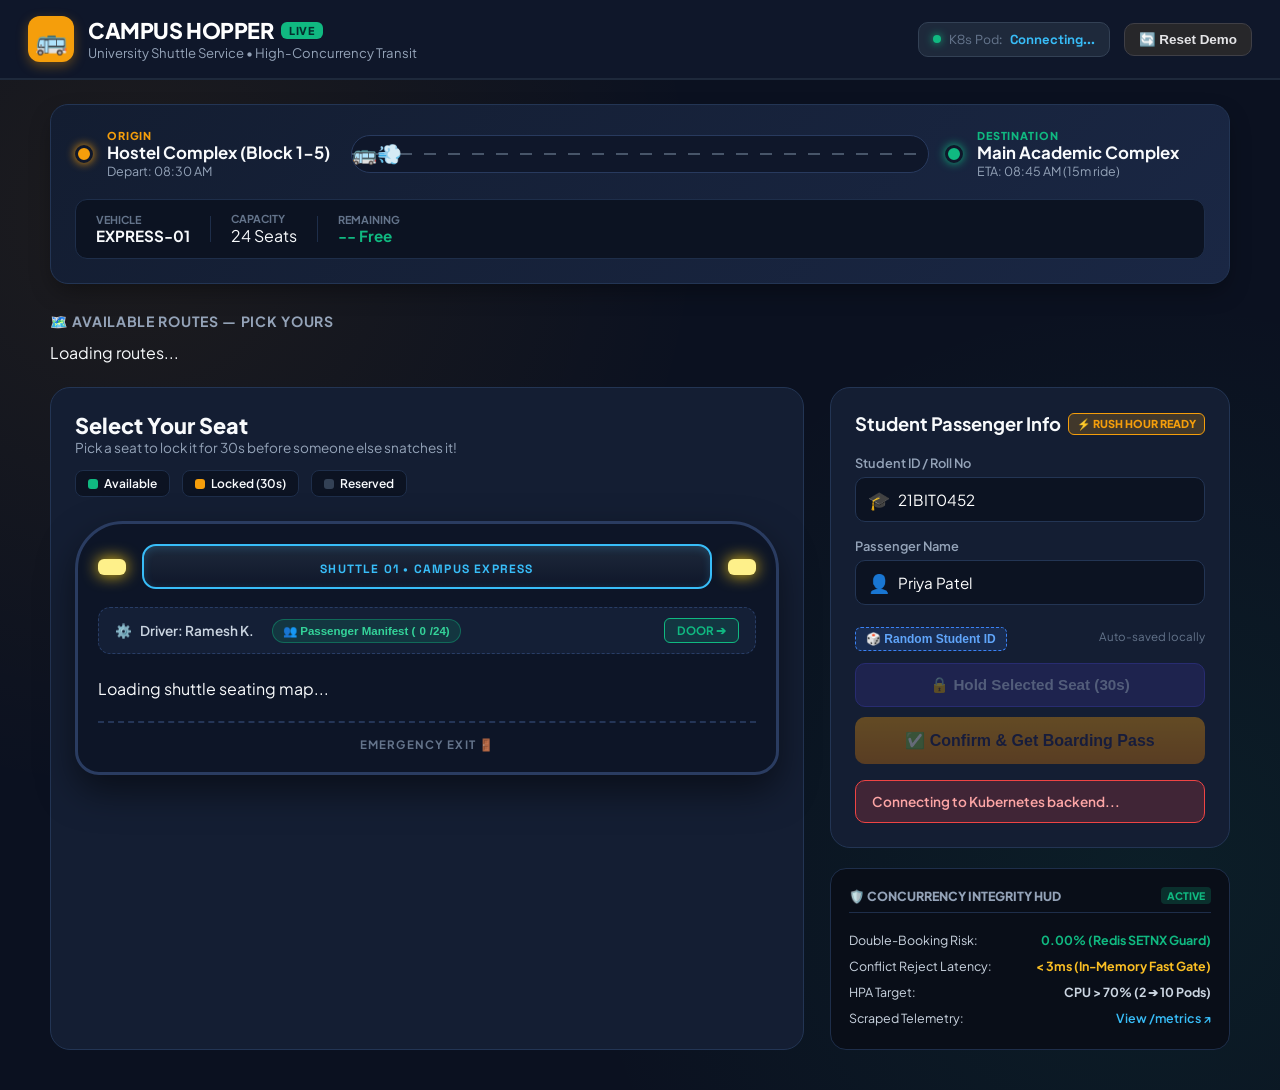
==== commit ead0846b: "feat: add visible shuttle fleet tabs & auto-switch to relief bus on dispatch" ====
--- a/frontend/index.html
+++ b/frontend/index.html
@@ -108,6 +108,11 @@
           </div>
         </div>
 
+        <!-- Shuttle Fleet Selector Tabs (Appears when route has multiple or relief buses) -->
+        <div class="shuttle-tabs-row" id="shuttle-tabs-container" style="display: none;">
+          <!-- Dynamically populated shuttle buttons -->
+        </div>
+
         <!-- Physical Bus Schematic -->
         <div class="bus-wrapper">
           <!-- Bus Windshield & Front Bumper -->
@@ -116,7 +121,7 @@
             <div class="windshield-glass">
               <span class="windshield-wiper left"></span>
               <span class="windshield-wiper right"></span>
-              <span class="bus-number-sign">SHUTTLE 01 • CAMPUS EXPRESS</span>
+              <span class="bus-number-sign" id="bus-sign-display">SHUTTLE 01 • CAMPUS EXPRESS</span>
             </div>
             <div class="headlight right"></div>
           </div>
--- a/frontend/style.css
+++ b/frontend/style.css
@@ -1148,6 +1148,69 @@
   box-shadow: 0 6px 16px rgba(245, 158, 11, 0.4);
 }
 
+/* Shuttle Fleet Switcher Tabs */
+.shuttle-tabs-row {
+  display: flex;
+  gap: 10px;
+  margin-bottom: 14px;
+  padding: 8px 12px;
+  background: rgba(15, 23, 42, 0.5);
+  border-radius: 12px;
+  border: 1px dashed rgba(255, 255, 255, 0.12);
+  align-items: center;
+  overflow-x: auto;
+}
+
+.shuttle-tab-btn {
+  background: var(--bg-card);
+  border: 1.5px solid var(--bg-card-border);
+  color: var(--text-muted);
+  font-size: 0.8rem;
+  font-weight: 700;
+  padding: 8px 14px;
+  border-radius: 8px;
+  cursor: pointer;
+  transition: all 0.2s ease;
+  display: inline-flex;
+  align-items: center;
+  gap: 6px;
+  white-space: nowrap;
+}
+
+.shuttle-tab-btn:hover {
+  border-color: var(--bus-yellow);
+  color: #fff;
+}
+
+.shuttle-tab-btn.active {
+  background: #1e293b;
+  border-color: var(--bus-yellow);
+  color: #fff;
+  box-shadow: 0 2px 8px rgba(245, 158, 11, 0.25);
+}
+
+.shuttle-tab-btn.relief {
+  border-color: #10b981;
+  background: rgba(16, 185, 129, 0.12);
+  color: #34d399;
+}
+
+.shuttle-tab-btn.relief.active {
+  background: rgba(16, 185, 129, 0.25);
+  border-color: #34d399;
+  box-shadow: 0 2px 12px rgba(16, 185, 129, 0.35);
+}
+
+.relief-badge {
+  background: var(--transit-green);
+  color: #042f2e;
+  font-size: 0.62rem;
+  font-weight: 800;
+  padding: 1px 5px;
+  border-radius: 4px;
+  letter-spacing: 0.04em;
+}
+
 @keyframes pulse-dot {
   0%, 100% { opacity: 1; transform: scale(1); }
   50% { opacity: 0.6; transform: scale(0.95); }
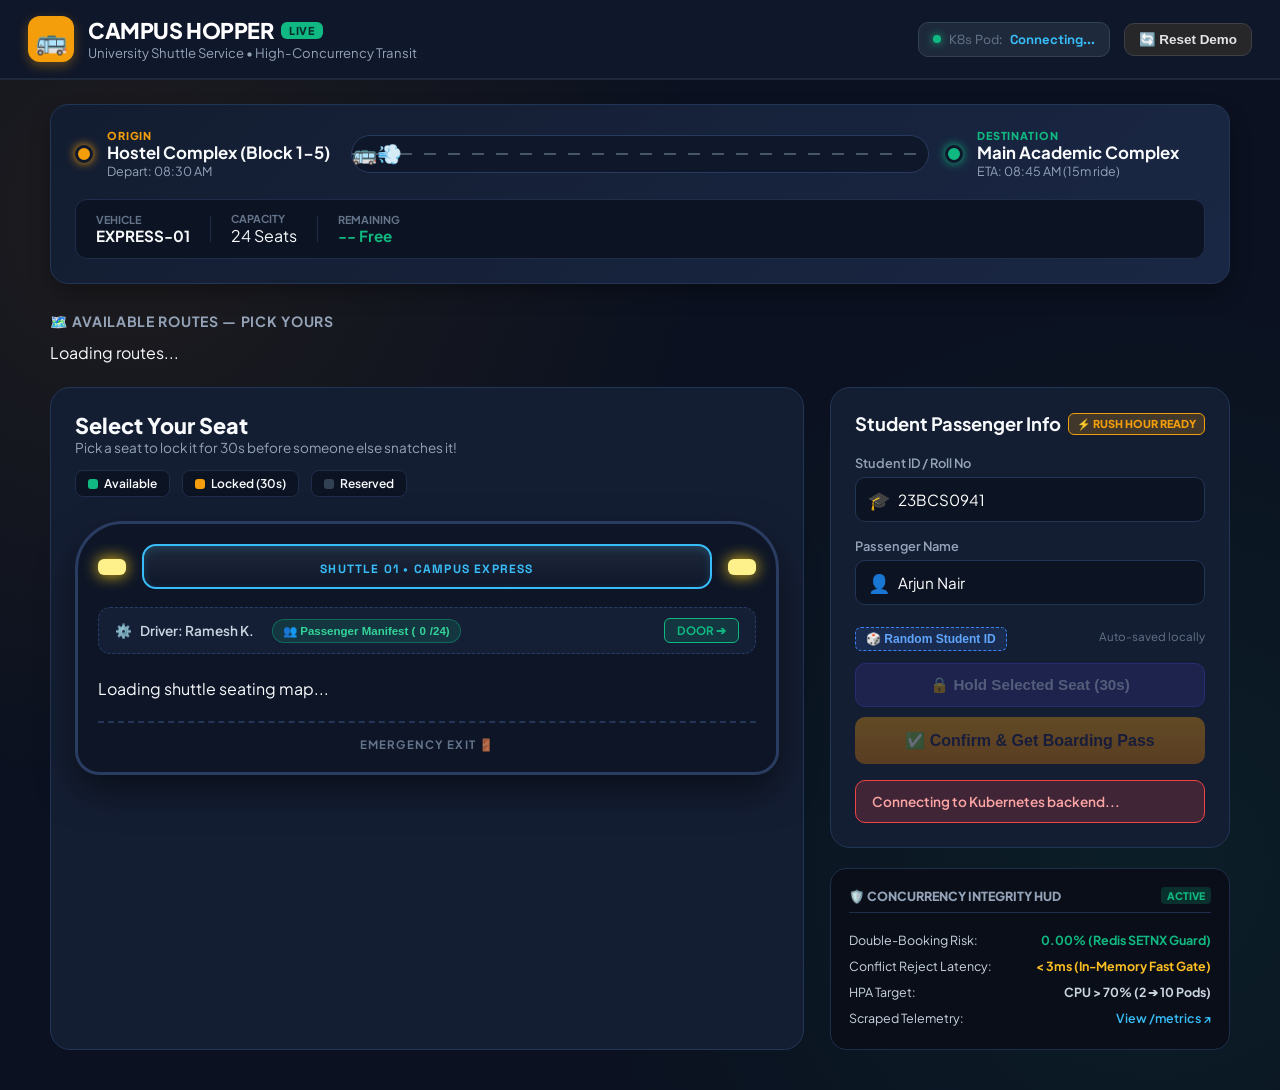
==== commit 2d807ebb: "feat: add 30-min roundtrip turnaround transit timer and auto-redirect to surge relief bus" ====
--- a/frontend/index.html
+++ b/frontend/index.html
@@ -80,6 +80,11 @@
           <span class="label">REMAINING</span>
           <strong id="active-available" class="seats-left-pill">-- Free</strong>
         </div>
+        <div class="stat-divider" id="turnaround-divider" style="display: none;"></div>
+        <div class="stat-cell" id="turnaround-stat-cell" style="display: none;">
+          <span class="label">TRANSIT CYCLE</span>
+          <strong id="turnaround-timer-display" style="color: #f59e0b; font-family: var(--font-mono);">30:00</strong>
+        </div>
       </div>
     </section>
 
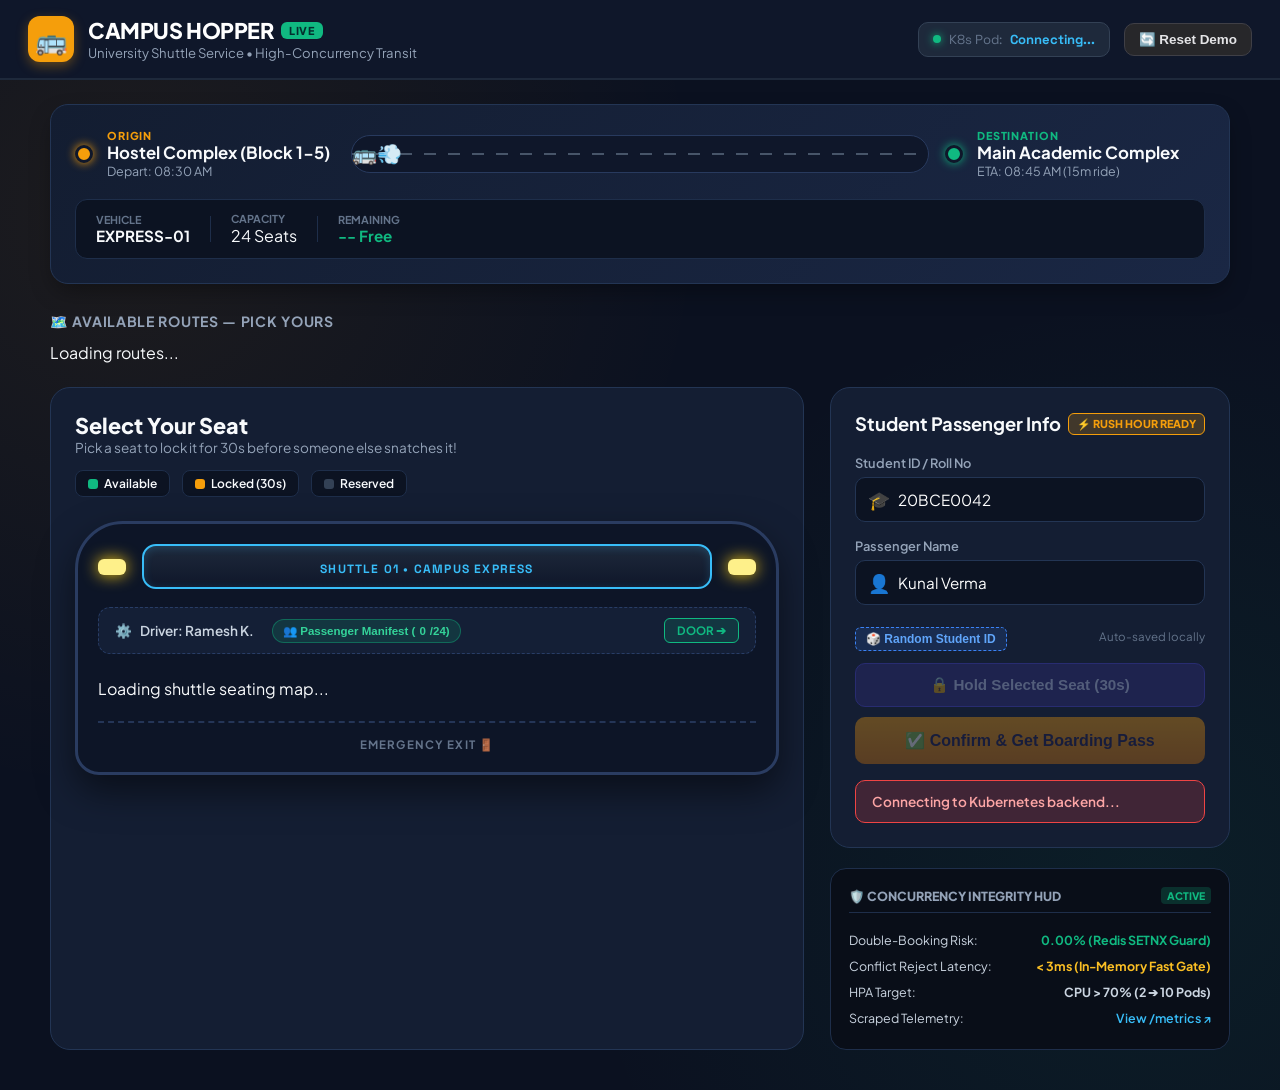
==== commit f411974b: "feat: make QR code and digital verification pass directly clickable and openable on any device" ====
--- a/frontend/index.html
+++ b/frontend/index.html
@@ -246,10 +246,16 @@
             <div>
               <span class="t-sub">BOOKING REF</span>
               <span id="tkt-ref-code" class="ref-mono">TKT-XXXXXX</span>
-              <div style="font-size: 0.68rem; color: #64748b; margin-top: 2px;">Scan QR with phone to verify pass</div>
+              <div style="margin-top: 5px;">
+                <a id="tkt-view-pass-btn" href="#" target="_blank" style="font-size: 0.73rem; color: #38bdf8; text-decoration: none; font-weight: 700; display: inline-flex; align-items: center; gap: 4px;">
+                  📱 Open Verified Pass ↗
+                </a>
+              </div>
             </div>
             <div id="tkt-qr-box">
-              <img id="tkt-qr-img" src="" alt="Ticket QR" style="width: 58px; height: 58px; border-radius: 6px; background: #fff; padding: 2px; box-shadow: 0 2px 8px rgba(0,0,0,0.3);">
+              <a id="tkt-qr-link" href="#" target="_blank" title="Tap or scan to open official verified pass">
+                <img id="tkt-qr-img" src="" alt="Ticket QR" style="width: 64px; height: 64px; border-radius: 6px; background: #fff; padding: 3px; box-shadow: 0 2px 8px rgba(0,0,0,0.3); display: block;">
+              </a>
             </div>
           </div>
         </div>
